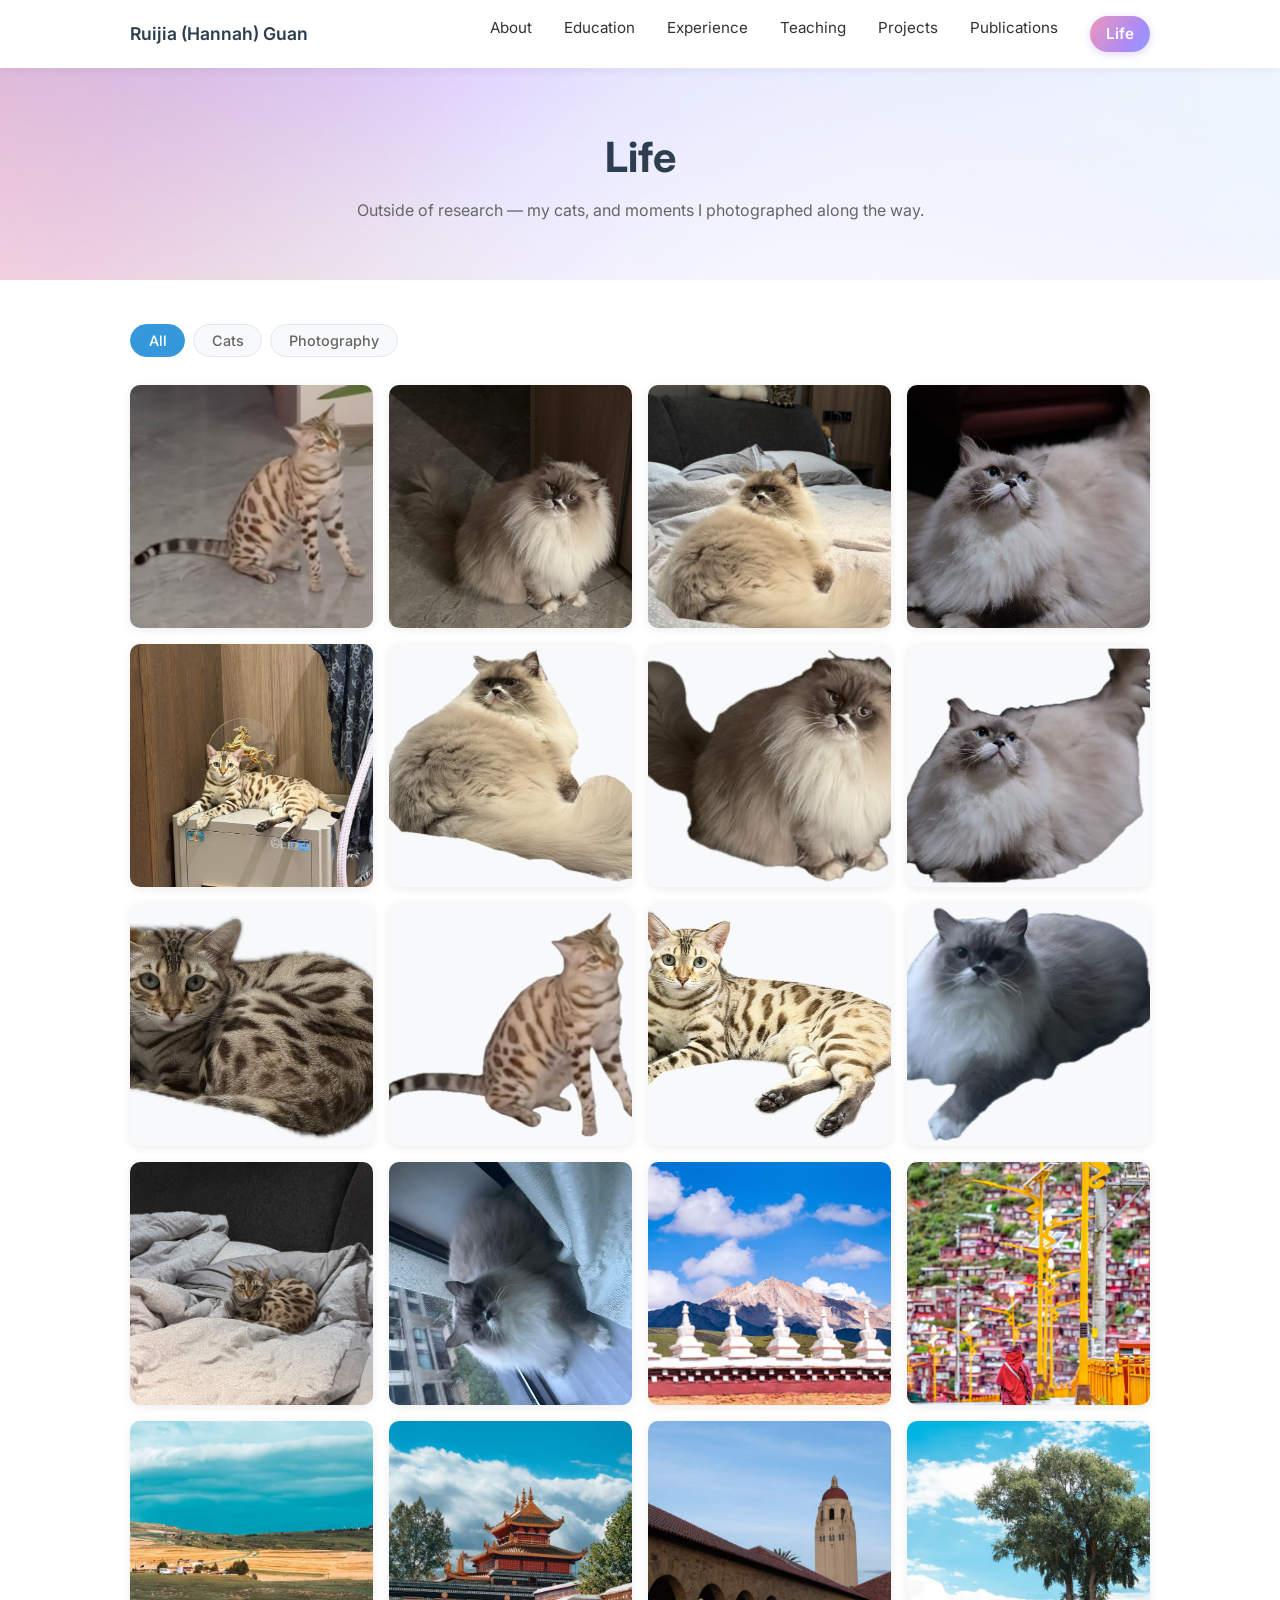
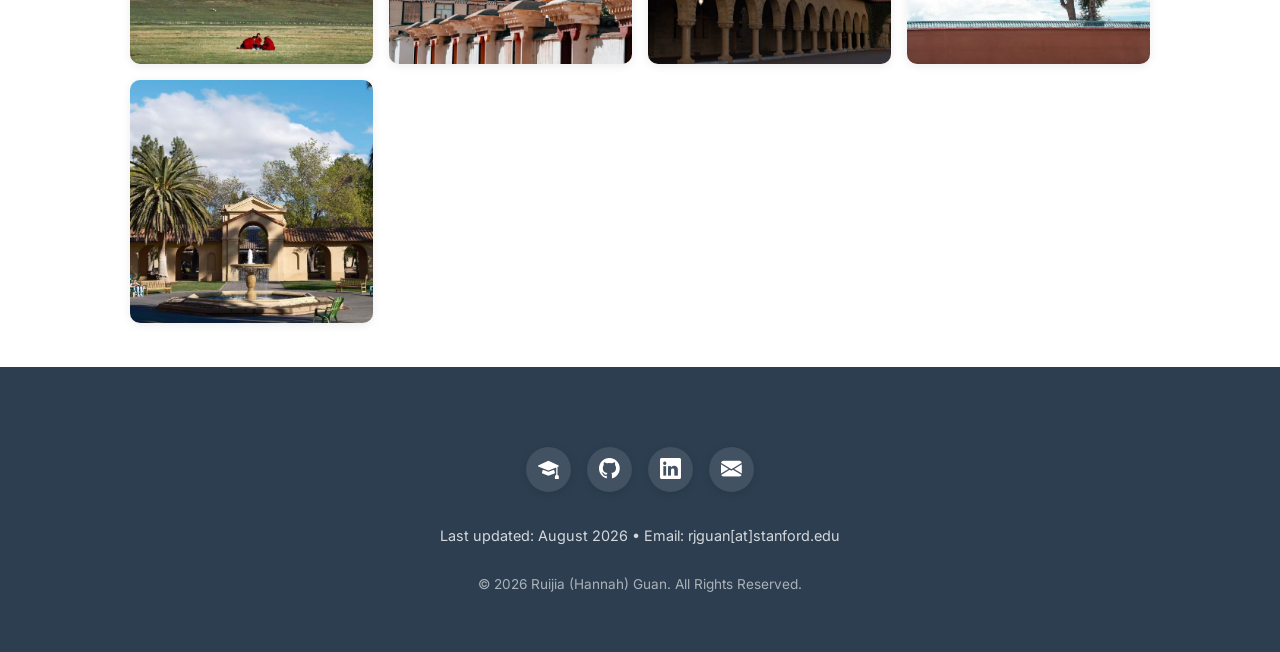
==== life.html @ 9f78ce46 "/" ====
<!DOCTYPE html>
<html lang="en">
<head>
    <meta charset="UTF-8">
    <meta name="viewport" content="width=device-width, initial-scale=1.0">
    <meta name="description" content="Ruijia (Hannah) Guan - photography and cats">
    <title>Life - Ruijia (Hannah) Guan</title>
    <link rel="icon" href="static/assets/favicon.ico" type="image/png">

    <!-- Fonts -->
    <link rel="preconnect" href="https://fonts.googleapis.com">
    <link rel="preconnect" href="https://fonts.gstatic.com" crossorigin>
    <link href="https://fonts.googleapis.com/css2?family=Inter:wght@300;400;500;600;700&display=swap" rel="stylesheet">

    <!-- Bootstrap Icons -->
    <link href="https://cdn.jsdelivr.net/npm/bootstrap-icons@1.10.0/font/bootstrap-icons.css" rel="stylesheet">

    <!-- Custom CSS -->
    <link rel="stylesheet" href="static/css/modern.css">
</head>
<body>
    <!-- Navigation -->
    <nav class="navbar">
        <div class="container">
            <a href="index.html" class="nav-brand">Ruijia (Hannah) Guan</a>
            <button class="nav-toggle" aria-label="Toggle navigation">
                <span></span>
                <span></span>
                <span></span>
            </button>
            <ul class="nav-menu">
                <li><a href="index.html#about">About</a></li>
                <li><a href="index.html#education">Education</a></li>
                <li><a href="index.html#experience">Experience</a></li>
                <li><a href="index.html#teaching">Teaching</a></li>
                <li><a href="index.html#projects">Projects</a></li>
                <li><a href="index.html#publications">Publications</a></li>
                <li><a href="life.html" class="nav-life" aria-current="page">Life</a></li>
            </ul>
        </div>
    </nav>

    <!-- Page Header -->
    <header class="page-header">
        <div class="container">
            <h1>Life</h1>
            <p>Outside of research — my cats, and moments I photographed along the way.</p>
        </div>
    </header>

    <!-- Gallery -->
    <section class="section">
        <div class="container">
            <div class="gallery-filters" role="group" aria-label="Filter gallery by category">
                <button class="gallery-filter active" data-filter="all" aria-pressed="true">All</button>
                <button class="gallery-filter" data-filter="cats" aria-pressed="false">Cats</button>
                <button class="gallery-filter" data-filter="photography" aria-pressed="false">Photography</button>
            </div>

            <div class="gallery-grid" id="gallery-grid"></div>
        </div>
    </section>

    <!-- Footer -->
    <footer class="footer">
        <div class="container">
            <div class="footer-content">
                <div class="social-links">
                    <a href="https://scholar.google.com/citations?view_op=list_works&hl=en&hl=en&user=jJCoj4YAAAAJ" target="_blank" rel="noopener">
                        <i class="bi bi-mortarboard-fill"></i>
                    </a>
                    <a href="https://github.com/hannahguan" target="_blank" rel="noopener">
                        <i class="bi bi-github"></i>
                    </a>
                    <a href="https://linkedin.com/in/ruijia-guan-hannah" target="_blank" rel="noopener">
                        <i class="bi bi-linkedin"></i>
                    </a>
                    <a href="mailto:rjguan@stanford.edu">
                        <i class="bi bi-envelope-fill"></i>
                    </a>
                </div>
                <p class="footer-note">Last updated: August 2026 • Email: rjguan[at]stanford.edu</p>
                <p class="copyright">&copy; 2026 Ruijia (Hannah) Guan. All Rights Reserved.</p>
            </div>
        </div>
    </footer>

    <!-- Lightbox -->
    <div class="lightbox" id="lightbox" role="dialog" aria-modal="true" aria-label="Image viewer" hidden>
        <button class="lightbox-close" aria-label="Close">&times;</button>
        <button class="lightbox-nav lightbox-prev" aria-label="Previous image">&#8249;</button>
        <img class="lightbox-img" id="lightbox-img" src="" alt="">
        <button class="lightbox-nav lightbox-next" aria-label="Next image">&#8250;</button>
        <div class="lightbox-counter" id="lightbox-counter"></div>
    </div>

    <!-- Scripts -->
    <script src="static/js/modern.js"></script>
    <script src="static/js/life.js"></script>
</body>
</html>
---- static/css/modern.css ----
/* Modern Academic Website CSS - Mobile First Design */

/* Reset & Base Styles */
* {
    margin: 0;
    padding: 0;
    box-sizing: border-box;
}

:root {
    --primary-color: #2c3e50;
    --accent-color: #3498db;
    --text-color: #333;
    --text-light: #666;
    --bg-color: #fff;
    --bg-gray: #f8f9fa;
    --border-color: #e1e8ed;
    --transition: all 0.3s ease;
}

html {
    scroll-behavior: smooth;
}

body {
    font-family: 'Inter', -apple-system, BlinkMacSystemFont, 'Segoe UI', sans-serif;
    line-height: 1.6;
    color: var(--text-color);
    background: var(--bg-color);
    font-size: 16px;
}

/* Container */
.container {
    width: 100%;
    max-width: 1100px;
    margin: 0 auto;
    padding: 0 20px;
}

@media (min-width: 768px) {
    .container {
        padding: 0 40px;
    }
}

/* Navigation */
.navbar {
    position: sticky;
    top: 0;
    background: rgba(255, 255, 255, 0.95);
    backdrop-filter: blur(10px);
    box-shadow: 0 2px 10px rgba(0, 0, 0, 0.05);
    z-index: 1000;
    padding: 1rem 0;
}

.navbar .container {
    display: flex;
    justify-content: space-between;
    align-items: center;
}

.nav-brand {
    font-size: 1.1rem;
    font-weight: 600;
    color: var(--primary-color);
    text-decoration: none;
}

.nav-toggle {
    display: flex;
    flex-direction: column;
    gap: 4px;
    background: none;
    border: none;
    cursor: pointer;
    padding: 8px;
}

.nav-toggle span {
    width: 25px;
    height: 2px;
    background: var(--primary-color);
    transition: var(--transition);
}

.nav-menu {
    list-style: none;
    display: none;
    position: absolute;
    top: 100%;
    left: 0;
    right: 0;
    background: var(--bg-color);
    box-shadow: 0 4px 10px rgba(0, 0, 0, 0.1);
    padding: 1rem 0;
}

.nav-menu.active {
    display: block;
}

.nav-menu li {
    padding: 0.5rem 20px;
}

.nav-menu a {
    text-decoration: none;
    color: var(--text-color);
    font-size: 0.95rem;
    transition: var(--transition);
    display: block;
    padding: 0.5rem 0;
}

.nav-menu a:hover {
    color: var(--accent-color);
}

/* Colorful "Life" nav pill */
.nav-menu a.nav-life {
    display: inline-block;
    padding: 0.35rem 1rem;
    border-radius: 999px;
    color: #fff;
    font-weight: 600;
    background: linear-gradient(120deg, #f497b6 0%, #a78bfa 50%, #5ec8f0 100%);
    background-size: 160% 160%;
    background-position: 0% 50%;
    box-shadow: 0 2px 8px rgba(167, 139, 250, 0.35);
}

.nav-menu a.nav-life:hover {
    color: #fff;
    background-position: 100% 50%;
    transform: translateY(-1px);
    box-shadow: 0 4px 14px rgba(167, 139, 250, 0.5);
}

@media (min-width: 768px) {
    .nav-toggle {
        display: none;
    }

    .nav-menu {
        display: flex !important;
        position: static;
        flex-direction: row;
        gap: 2rem;
        box-shadow: none;
        padding: 0;
        background: transparent;
    }

    .nav-menu li {
        padding: 0;
    }

    .nav-menu a {
        padding: 0;
    }

    .nav-menu a.nav-life {
        padding: 0.35rem 1rem;
    }
}

/* Hero Section */
.hero {
    padding: 1.5rem 0;
    background: url('../assets/img/background.jpeg') center center / cover no-repeat;
    position: relative;
}

.hero::before {
    content: '';
    position: absolute;
    top: 0;
    left: 0;
    right: 0;
    bottom: 0;
    background: rgba(255, 255, 255, 0.6);
    z-index: 0;
}

.hero .container {
    position: relative;
    z-index: 1;
}

.hero-content {
    text-align: center;
}

.profile-img-wrapper {
    position: relative;
    width: 150px;
    height: 150px;
    margin: 0 auto 1rem;
    border-radius: 50%;
    overflow: hidden;
    border: 4px solid white;
    box-shadow: 0 4px 15px rgba(0, 0, 0, 0.1);
}

.profile-img {
    position: absolute;
    inset: 0;
    width: 100%;
    height: 100%;
    object-fit: cover;
    transition: opacity 0.3s cubic-bezier(0.2, 0, 0, 1);
}

.profile-img-hover {
    opacity: 0;
}

@media (hover: hover) {
    .profile-img-wrapper:hover .profile-img-default {
        opacity: 0;
    }

    .profile-img-wrapper:hover .profile-img-hover {
        opacity: 1;
    }
}

.hero h1 {
    font-size: 1.5rem;
    font-weight: 700;
    color: var(--primary-color);
    margin-bottom: 0.5rem;
}

.chinese-name {
    font-weight: 400;
    font-size: 0.9em;
    color: var(--text-light);
}

.subtitle {
    font-size: 1.1rem;
    color: var(--text-light);
    margin-bottom: 1.5rem;
}

.social-links {
    display: flex;
    justify-content: center;
    gap: 1rem;
    margin-top: 1rem;
}

.social-links a {
    width: 45px;
    height: 45px;
    display: flex;
    align-items: center;
    justify-content: center;
    background: white;
    border-radius: 50%;
    color: var(--primary-color);
    font-size: 1.3rem;
    transition: var(--transition);
    box-shadow: 0 2px 8px rgba(0, 0, 0, 0.1);
}

.social-links a:hover {
    transform: translateY(-3px);
    box-shadow: 0 4px 12px rgba(52, 152, 219, 0.3);
    color: var(--accent-color);
}

@media (min-width: 768px) {
    .hero {
        padding: 1.75rem 0;
    }

    .profile-img-wrapper {
        width: 180px;
        height: 180px;
    }

    .hero h1 {
        font-size: 2rem;
    }

    .subtitle {
        font-size: 1.2rem;
    }
}

/* Sections */
.section {
    padding: 2rem 0;
}

.section-gray {
    background: var(--bg-gray);
}

.section-title {
    font-size: 1.8rem;
    font-weight: 700;
    color: var(--primary-color);
    margin-bottom: 2rem;
    padding-bottom: 0.75rem;
    border-bottom: 3px solid var(--accent-color);
    display: inline-block;
}

@media (min-width: 768px) {
    .section {
        padding: 2.75rem 0;
    }

    .section-title {
        font-size: 2.2rem;
    }
}

/* Content Styles */
.content {
    line-height: 1.8;
    max-width: 900px;
}

.content p {
    margin-bottom: 1rem;
}

.content h3 {
    color: var(--primary-color);
    margin-top: 2rem;
    margin-bottom: 1rem;
    font-size: 1.3rem;
}

.content h4 {
    color: var(--primary-color);
    margin-top: 1.5rem;
    margin-bottom: 0.75rem;
    font-size: 1.1rem;
}

.content a {
    color: var(--accent-color);
    text-decoration: none;
    transition: var(--transition);
}

.content a:hover {
    text-decoration: underline;
}

.content ul {
    padding-left: 1.5rem;
    margin-bottom: 1rem;
}

.content strong {
    color: var(--primary-color);
    font-weight: 600;
}

/* Projects Grid */
.projects-grid {
    display: grid;
    grid-template-columns: 1fr;
    gap: 2rem;
    margin-top: 2rem;
}

@media (min-width: 768px) {
    .projects-grid {
        grid-template-columns: repeat(2, 1fr);
        gap: 2.5rem;
    }
}

.project-card {
    background: white;
    border-radius: 12px;
    overflow: hidden;
    box-shadow: 0 2px 10px rgba(0, 0, 0, 0.08);
    transition: var(--transition);
    display: flex;
    flex-direction: column;
}

.project-card:hover {
    transform: translateY(-5px);
    box-shadow: 0 8px 25px rgba(0, 0, 0, 0.15);
}

.project-card img {
    width: 100%;
    height: 200px;
    object-fit: cover;
    display: block;
}

.project-info {
    padding: 1.5rem;
    flex: 1;
    display: flex;
    flex-direction: column;
}

.project-info h3 {
    font-size: 1.1rem;
    color: var(--primary-color);
    margin-bottom: 0.75rem;
    line-height: 1.4;
}

.project-tags {
    color: var(--text-light);
    font-size: 0.85rem;
    margin-bottom: 1rem;
    font-style: italic;
}

.btn-link {
    color: var(--accent-color);
    text-decoration: none;
    font-weight: 500;
    transition: var(--transition);
    margin-top: auto;
    display: inline-block;
}

.btn-link:hover {
    color: var(--primary-color);
    transform: translateX(3px);
}

/* Footer */
.footer {
    background: var(--primary-color);
    color: white;
    padding: 3rem 0 2rem;
    text-align: center;
}

.footer-content {
    max-width: 700px;
    margin: 0 auto;
}

.footer p {
    margin-bottom: 1.5rem;
    line-height: 1.7;
}

.footer .social-links {
    margin: 2rem 0;
}

.footer .social-links a {
    background: rgba(255, 255, 255, 0.1);
    color: white;
}

.footer .social-links a:hover {
    background: white;
    color: var(--primary-color);
}

.footer-note {
    font-size: 0.9rem;
    color: rgba(255, 255, 255, 0.8);
}

.copyright {
    font-size: 0.85rem;
    color: rgba(255, 255, 255, 0.6);
    margin-top: 1rem;
}

/* Responsive Images */
img {
    max-width: 100%;
    height: auto;
}

/* Smooth transitions */
a, button {
    transition: var(--transition);
}


/* Standalone page header */
.page-header {
    background: url('../assets/img/background.jpeg') center center / cover no-repeat;
    position: relative;
    padding: 2.5rem 0;
    text-align: center;
}

.page-header::before {
    content: '';
    position: absolute;
    inset: 0;
    background: rgba(255, 255, 255, 0.6);
}

.page-header .container {
    position: relative;
    z-index: 1;
}

.page-header h1 {
    font-size: 2rem;
    color: var(--primary-color);
    margin-bottom: 0.5rem;
}

.page-header p {
    color: var(--text-light);
    max-width: 600px;
    margin: 0 auto;
}

@media (min-width: 768px) {
    .page-header {
        padding: 3.5rem 0;
    }

    .page-header h1 {
        font-size: 2.6rem;
    }
}

/* Life / Gallery */
.gallery-filters {
    display: flex;
    flex-wrap: wrap;
    gap: 0.5rem;
    margin-bottom: 1.75rem;
}

.gallery-filter {
    font-family: inherit;
    font-size: 0.9rem;
    font-weight: 500;
    color: var(--text-light);
    background: var(--bg-gray);
    border: 1px solid var(--border-color);
    border-radius: 999px;
    padding: 0.45rem 1.1rem;
    cursor: pointer;
}

.gallery-filter:hover {
    color: var(--primary-color);
    border-color: var(--accent-color);
}

.gallery-filter.active {
    background: var(--accent-color);
    border-color: var(--accent-color);
    color: #fff;
}

.gallery-grid {
    display: grid;
    grid-template-columns: repeat(2, 1fr);
    gap: 0.75rem;
}

@media (min-width: 600px) {
    .gallery-grid {
        grid-template-columns: repeat(3, 1fr);
        gap: 1rem;
    }
}

@media (min-width: 992px) {
    .gallery-grid {
        grid-template-columns: repeat(4, 1fr);
    }
}

.gallery-item {
    position: relative;
    padding: 0;
    border: none;
    background: var(--bg-gray);
    border-radius: 10px;
    overflow: hidden;
    cursor: zoom-in;
    aspect-ratio: 1 / 1;
    box-shadow: 0 2px 10px rgba(0, 0, 0, 0.08);
}

.gallery-item img {
    width: 100%;
    height: 100%;
    object-fit: cover;
    display: block;
    transition: transform 0.4s ease;
}

.gallery-item:hover img {
    transform: scale(1.06);
}

.gallery-item:focus-visible {
    outline: 3px solid var(--accent-color);
    outline-offset: 2px;
}

.gallery-empty {
    color: var(--text-light);
    grid-column: 1 / -1;
}

/* Lightbox */
.lightbox {
    position: fixed;
    inset: 0;
    z-index: 2000;
    display: flex;
    align-items: center;
    justify-content: center;
    background: rgba(0, 0, 0, 0.92);
    padding: 1rem;
}

.lightbox[hidden] {
    display: none;
}

.lightbox-img {
    max-width: 92vw;
    max-height: 85vh;
    width: auto;
    border-radius: 6px;
    box-shadow: 0 10px 40px rgba(0, 0, 0, 0.5);
}

.lightbox-close,
.lightbox-nav {
    position: absolute;
    background: rgba(255, 255, 255, 0.12);
    border: none;
    color: #fff;
    cursor: pointer;
    line-height: 1;
    border-radius: 50%;
    display: flex;
    align-items: center;
    justify-content: center;
}

.lightbox-close:hover,
.lightbox-nav:hover {
    background: rgba(255, 255, 255, 0.3);
}

.lightbox-close {
    top: 1rem;
    right: 1rem;
    width: 42px;
    height: 42px;
    font-size: 1.8rem;
}

.lightbox-nav {
    top: 50%;
    transform: translateY(-50%);
    width: 48px;
    height: 48px;
    font-size: 2.2rem;
}

.lightbox-prev {
    left: 0.75rem;
}

.lightbox-next {
    right: 0.75rem;
}

.lightbox-counter {
    position: absolute;
    bottom: 1.25rem;
    left: 50%;
    transform: translateX(-50%);
    color: rgba(255, 255, 255, 0.75);
    font-size: 0.9rem;
}

body.lightbox-open {
    overflow: hidden;
}
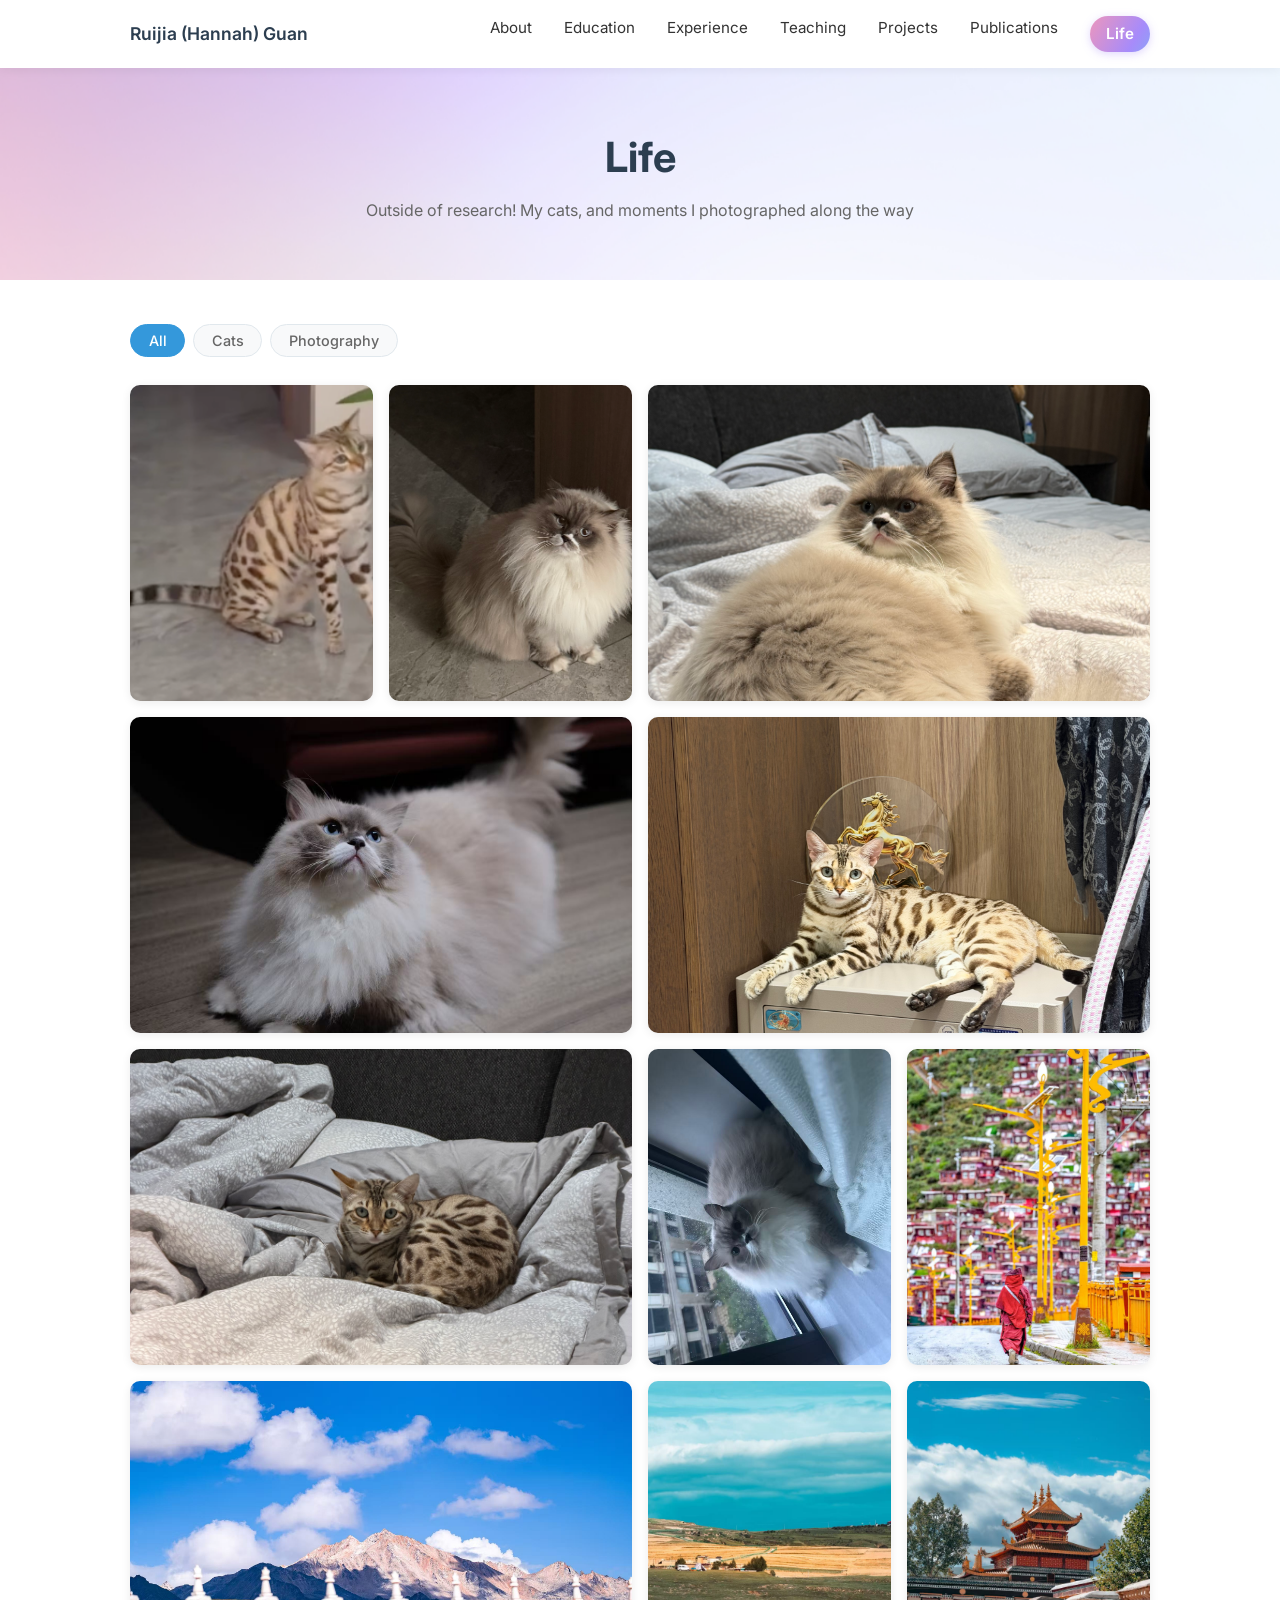
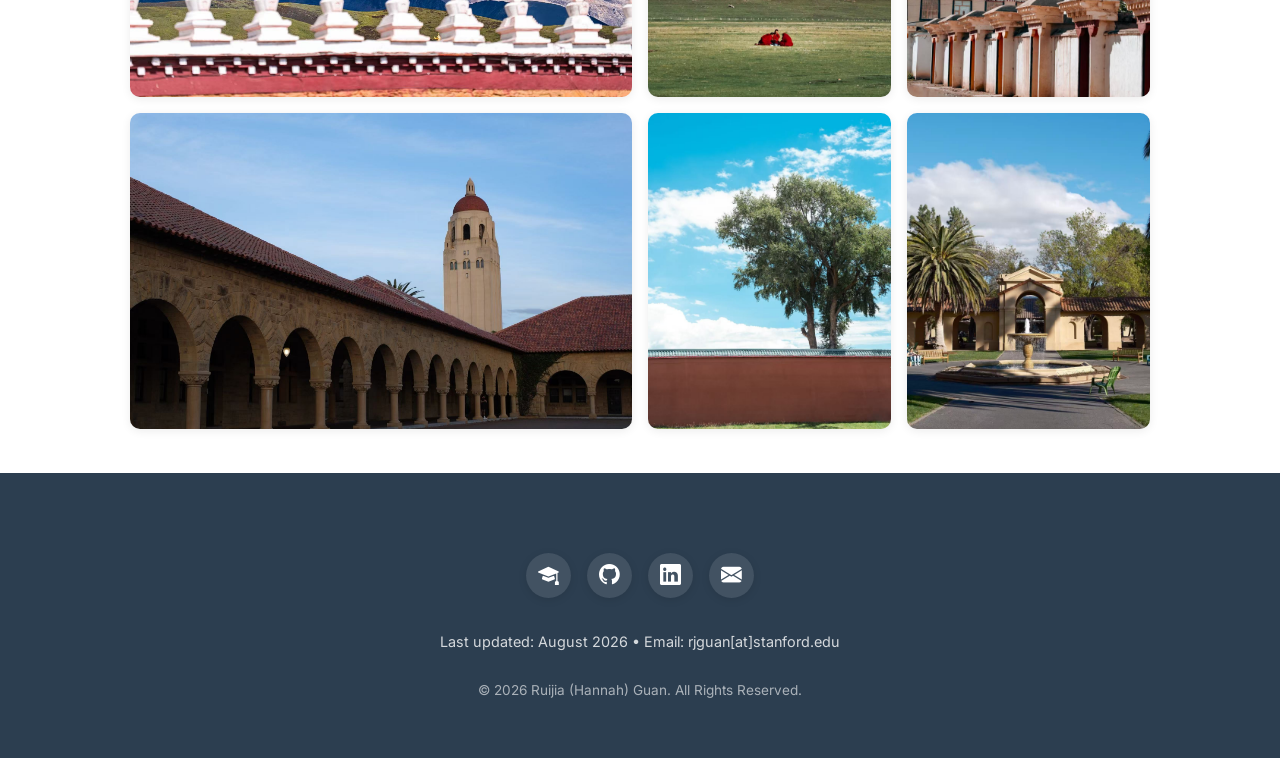
==== commit b4b1a859: "/" ====
--- a/life.html
+++ b/life.html
@@ -44,7 +44,7 @@
     <header class="page-header">
         <div class="container">
             <h1>Life</h1>
-            <p>Outside of research — my cats, and moments I photographed along the way.</p>
+            <p>Outside of research! My cats, and moments I photographed along the way</p>
         </div>
     </header>
 
--- a/static/css/modern.css
+++ b/static/css/modern.css
@@ -568,20 +568,37 @@
 .gallery-grid {
     display: grid;
     grid-template-columns: repeat(2, 1fr);
-    gap: 0.75rem;
+    grid-auto-rows: 86px;
+    grid-auto-flow: dense;
+    gap: 0.6rem;
 }
 
 @media (min-width: 600px) {
     .gallery-grid {
         grid-template-columns: repeat(3, 1fr);
-        gap: 1rem;
+        grid-auto-rows: 110px;
+        gap: 0.85rem;
     }
 }
 
 @media (min-width: 992px) {
     .gallery-grid {
         grid-template-columns: repeat(4, 1fr);
-    }
+        grid-auto-rows: 150px;
+        gap: 1rem;
+    }
+}
+
+/* Landscape shots get a double-width tile, portraits a single — so the
+   grid reads as staggered rather than a uniform checkerboard. */
+.gallery-item--wide {
+    grid-column: span 2;
+    grid-row: span 2;
+}
+
+.gallery-item--tall {
+    grid-column: span 1;
+    grid-row: span 2;
 }
 
 .gallery-item {
@@ -592,7 +609,6 @@
     border-radius: 10px;
     overflow: hidden;
     cursor: zoom-in;
-    aspect-ratio: 1 / 1;
     box-shadow: 0 2px 10px rgba(0, 0, 0, 0.08);
 }
 
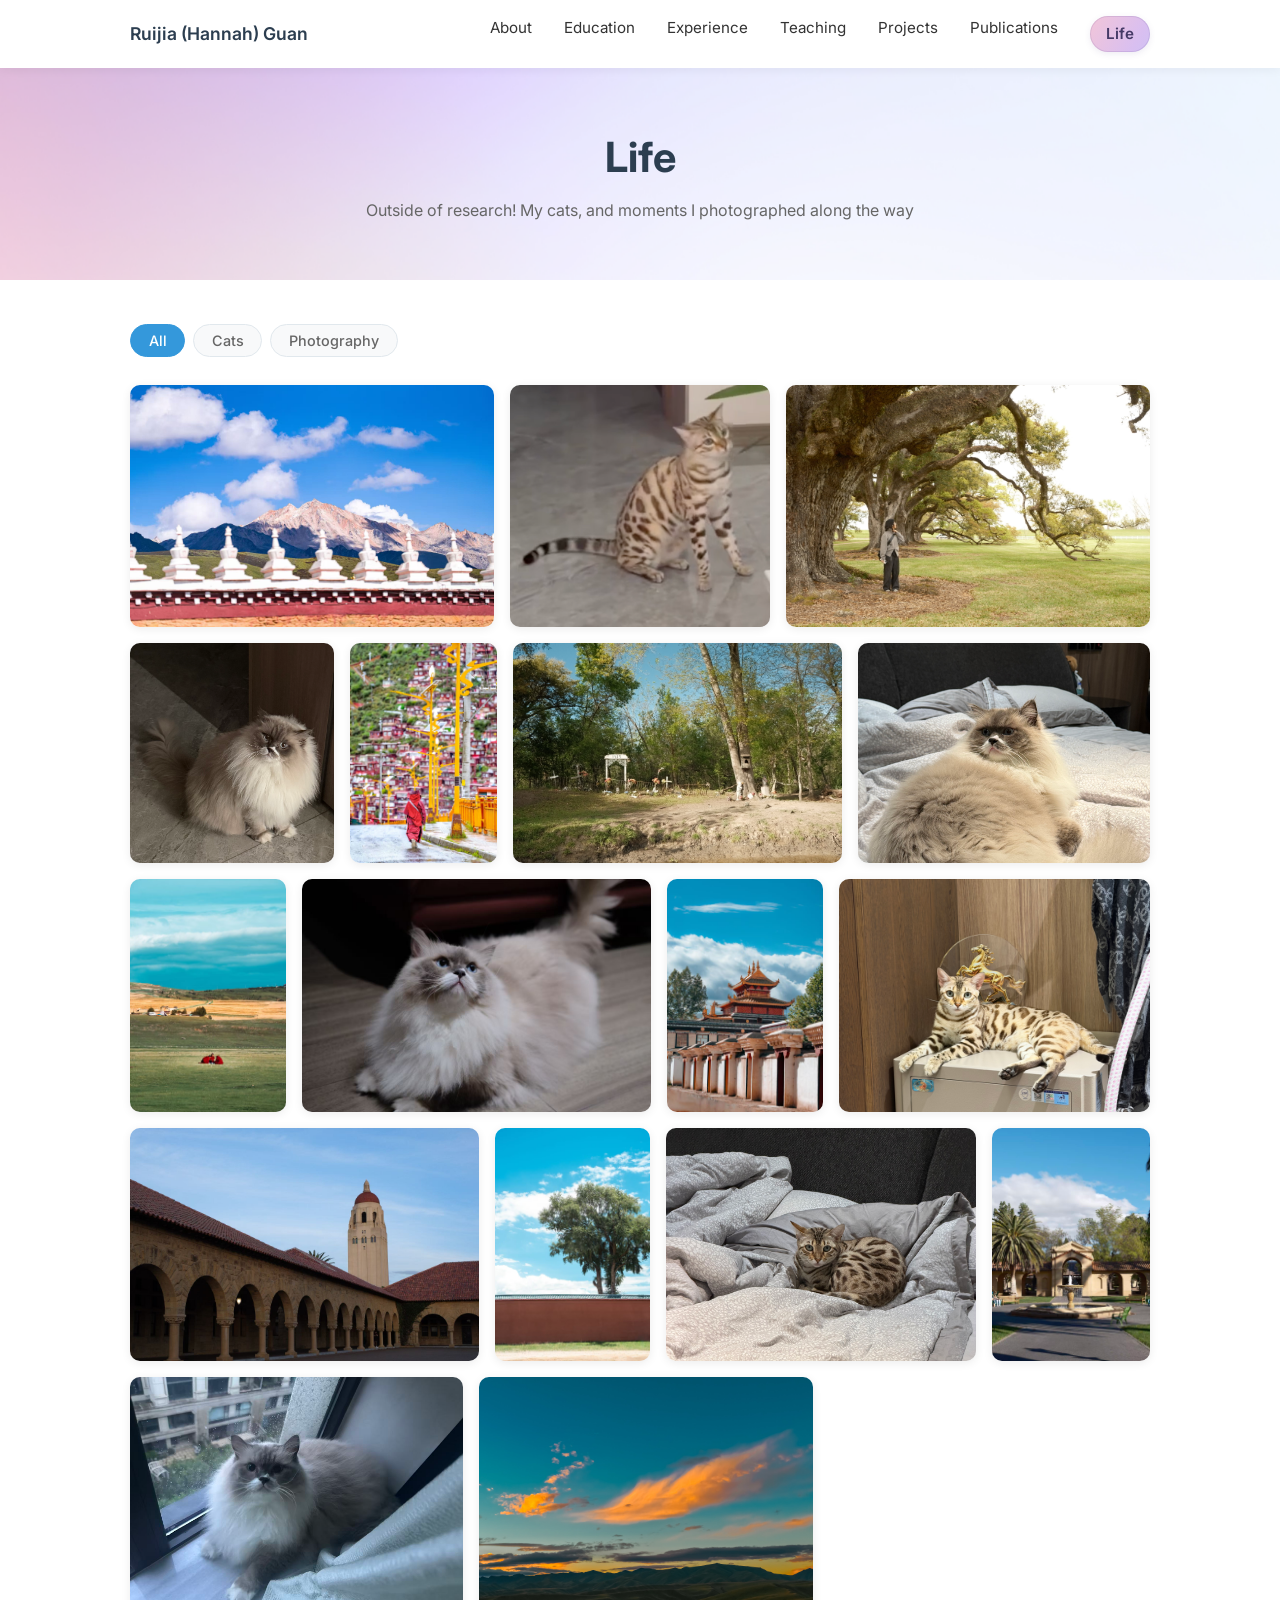
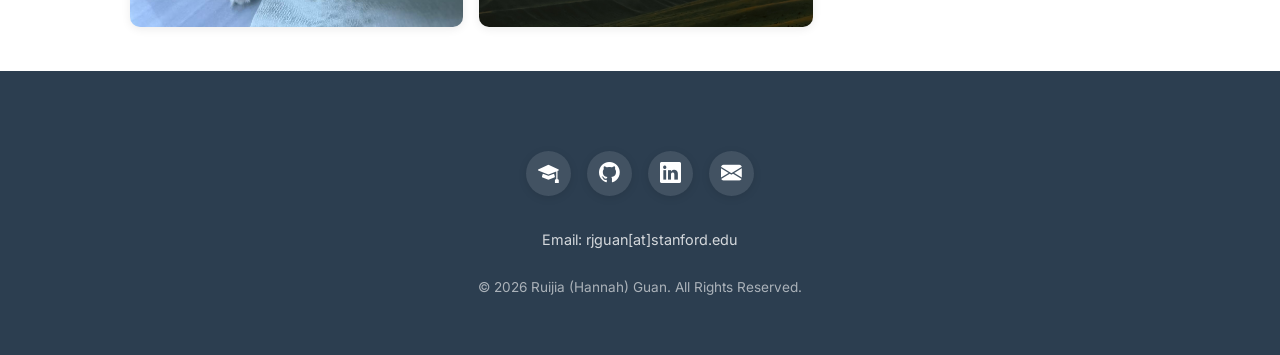
==== commit 2bb3bf37: "claude design" ====
--- a/life.html
+++ b/life.html
@@ -79,7 +79,7 @@
                         <i class="bi bi-envelope-fill"></i>
                     </a>
                 </div>
-                <p class="footer-note">Last updated: August 2026 • Email: rjguan[at]stanford.edu</p>
+                <p class="footer-note">Email: rjguan[at]stanford.edu</p>
                 <p class="copyright">&copy; 2026 Ruijia (Hannah) Guan. All Rights Reserved.</p>
             </div>
         </div>
--- a/static/css/modern.css
+++ b/static/css/modern.css
@@ -118,24 +118,29 @@
     color: var(--accent-color);
 }
 
-/* Colorful "Life" nav pill */
+/* Pink-to-violet palette shared with the Life page header */
 .nav-menu a.nav-life {
     display: inline-block;
     padding: 0.35rem 1rem;
     border-radius: 999px;
-    color: #fff;
+    color: #453a66;
     font-weight: 600;
-    background: linear-gradient(120deg, #f497b6 0%, #a78bfa 50%, #5ec8f0 100%);
+    background: linear-gradient(120deg, #f5c6d6 0%, #d9bff0 52%, #bec6fb 100%);
     background-size: 160% 160%;
     background-position: 0% 50%;
-    box-shadow: 0 2px 8px rgba(167, 139, 250, 0.35);
+    box-shadow: inset 0 0 0 1px rgba(92, 72, 140, 0.14), 0 2px 6px rgba(92, 72, 140, 0.10);
 }
 
 .nav-menu a.nav-life:hover {
-    color: #fff;
+    color: #372d55;
     background-position: 100% 50%;
     transform: translateY(-1px);
-    box-shadow: 0 4px 14px rgba(167, 139, 250, 0.5);
+    box-shadow: inset 0 0 0 1px rgba(92, 72, 140, 0.20), 0 4px 10px rgba(92, 72, 140, 0.16);
+}
+
+.nav-menu a.nav-life:focus-visible {
+    outline: 2px solid #6b5aa6;
+    outline-offset: 4px;
 }
 
 @media (min-width: 768px) {
@@ -168,8 +173,8 @@
 
 /* Hero Section */
 .hero {
-    padding: 1.5rem 0;
-    background: url('../assets/img/background.jpeg') center center / cover no-repeat;
+    padding: 2rem 0 2.5rem;
+    background: #f4eee4 url('../assets/img/hero-bg.svg') center bottom / cover no-repeat;
     position: relative;
 }
 
@@ -180,7 +185,7 @@
     left: 0;
     right: 0;
     bottom: 0;
-    background: rgba(255, 255, 255, 0.6);
+    background: rgba(255, 255, 255, 0.08);
     z-index: 0;
 }
 
@@ -275,7 +280,7 @@
 
 @media (min-width: 768px) {
     .hero {
-        padding: 1.75rem 0;
+        padding: 2.5rem 0 3rem;
     }
 
     .profile-img-wrapper {
@@ -307,7 +312,7 @@
     color: var(--primary-color);
     margin-bottom: 2rem;
     padding-bottom: 0.75rem;
-    border-bottom: 3px solid var(--accent-color);
+    border-bottom: 3px solid #4a626b;
     display: inline-block;
 }
 
@@ -565,43 +570,40 @@
     color: #fff;
 }
 
+/* Justified rows: JS packs photos into rows and sets each row's height so the
+   row fills the width exactly. Every tile therefore keeps its true aspect ratio
+   (nothing is cropped) and the row heights drift, which is what stops the grid
+   reading as a uniform block. */
 .gallery-grid {
-    display: grid;
-    grid-template-columns: repeat(2, 1fr);
-    grid-auto-rows: 86px;
-    grid-auto-flow: dense;
+    display: flex;
+    flex-direction: column;
     gap: 0.6rem;
 }
 
 @media (min-width: 600px) {
     .gallery-grid {
-        grid-template-columns: repeat(3, 1fr);
-        grid-auto-rows: 110px;
         gap: 0.85rem;
     }
 }
 
 @media (min-width: 992px) {
     .gallery-grid {
-        grid-template-columns: repeat(4, 1fr);
-        grid-auto-rows: 150px;
         gap: 1rem;
     }
 }
 
-/* Landscape shots get a double-width tile, portraits a single — so the
-   grid reads as staggered rather than a uniform checkerboard. */
-.gallery-item--wide {
-    grid-column: span 2;
-    grid-row: span 2;
-}
-
-.gallery-item--tall {
-    grid-column: span 1;
-    grid-row: span 2;
+.gallery-row {
+    display: flex;
+    gap: inherit;
+    /* Let a hovered tile lift past the row edge instead of being clipped. */
+    overflow: visible;
 }
 
 .gallery-item {
+    /* JS overrides flex-grow per photo with its aspect ratio, so widths come out
+       proportional and the row's leftover sub-pixels get absorbed. */
+    flex: 1 1 0;
+    min-width: 0;
     position: relative;
     padding: 0;
     border: none;
@@ -610,6 +612,8 @@
     overflow: hidden;
     cursor: zoom-in;
     box-shadow: 0 2px 10px rgba(0, 0, 0, 0.08);
+    transition: transform 0.35s cubic-bezier(0.2, 0.7, 0.3, 1),
+                box-shadow 0.35s ease;
 }
 
 .gallery-item img {
@@ -617,11 +621,32 @@
     height: 100%;
     object-fit: cover;
     display: block;
-    transition: transform 0.4s ease;
+    transition: transform 0.45s cubic-bezier(0.2, 0.7, 0.3, 1);
+}
+
+.gallery-item:hover {
+    transform: translateY(-6px);
+    box-shadow: 0 14px 28px rgba(0, 0, 0, 0.18);
+    z-index: 2;
 }
 
 .gallery-item:hover img {
     transform: scale(1.06);
+}
+
+@media (prefers-reduced-motion: reduce) {
+    .gallery-item,
+    .gallery-item img {
+        transition: none;
+    }
+
+    .gallery-item:hover {
+        transform: none;
+    }
+
+    .gallery-item:hover img {
+        transform: none;
+    }
 }
 
 .gallery-item:focus-visible {
@@ -631,7 +656,6 @@
 
 .gallery-empty {
     color: var(--text-light);
-    grid-column: 1 / -1;
 }
 
 /* Lightbox */
